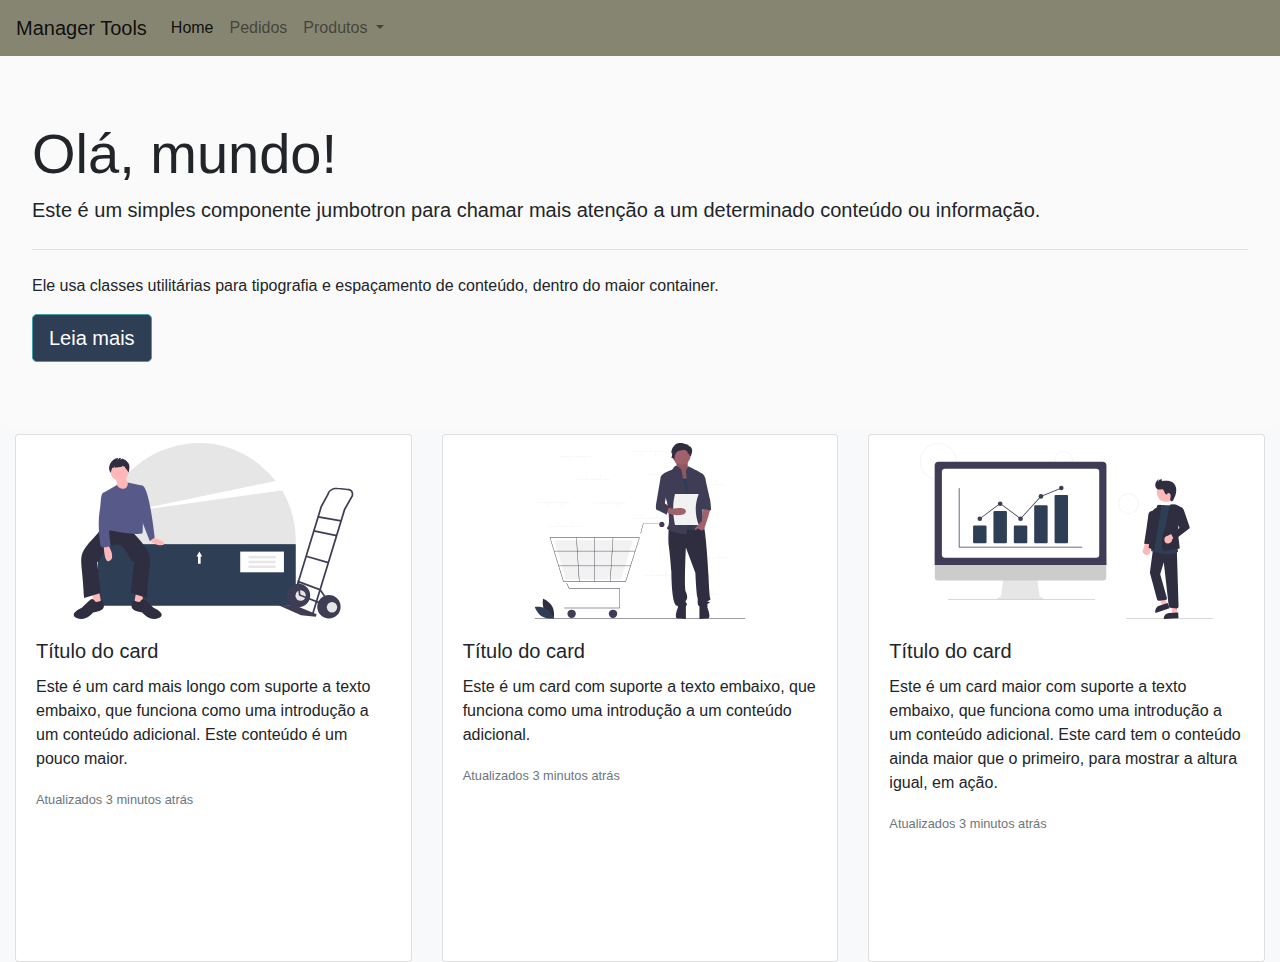
==== views/index.html @ 86e45714 "Primeira opçao de layout" ====
<!DOCTYPE html>
<html lang="en">
  <head>
    <meta charset="UTF-8" />
    <meta name="viewport" content="width=device-width, initial-scale=1.0" />
    <link rel="stylesheet" href="../bootstrap/css/bootstrap.css" />
    <link
      rel="shortcut icon"
      href="../favicon/favicon.ico"
      type="image/x-icon"
    />

    <title>Manager tools</title>
  </head>
  <body class="bg-light">
    <nav
      class="navbar navbar-expand-lg navbar-light"
      style="background-color: #868572"
    >
    
      <a class="navbar-brand" href="#">Manager Tools</a>
      
      <button
        class="navbar-toggler"
        type="button"
        data-toggle="collapse"
        data-target="#navbarNavDropdown"
        aria-controls="navbarNavDropdown"
        aria-expanded="false"
        aria-label="Alterna navegação"
      >
        <span class="navbar-toggler-icon"></span>
      </button>
      <div class="collapse navbar-collapse" id="navbarNavDropdown">
        <ul class="navbar-nav">
          <li class="nav-item active">
            <a class="nav-link" href="#"
              >Home <span class="sr-only">(Página atual)</span></a
            >
          </li>
          <li class="nav-item">
            <a class="nav-link" href="#">Pedidos</a>
          </li>
          <li class="nav-item dropdown">
            <a
              class="nav-link dropdown-toggle"
              href="#"
              id="navbarDropdownMenuLink"
              role="button"
              data-toggle="dropdown"
              aria-haspopup="true"
              aria-expanded="false"
            >
              Produtos
            </a>
            <div class="dropdown-menu" aria-labelledby="navbarDropdownMenuLink">
              <a class="dropdown-item" href="#">Cadastrar produto</a>
              <a class="dropdown-item" href="#">Alterar produto</a>
              <a class="dropdown-item" href="#">Remover produto</a>
            </div>
          </li>
        </ul>
      </div>
    </nav>

    <div class="jumbotron">
      <h1 class="display-4">Olá, mundo!</h1>
      <p class="lead">Este é um simples componente jumbotron para chamar mais atenção a um determinado conteúdo ou informação.</p>
      <hr class="my-4">
      <p>Ele usa classes utilitárias para tipografia e espaçamento de conteúdo, dentro do maior container.</p>
      <a class="btn btn-primary btn-lg" href="#" role="button">Leia mais</a>
    </div>

    <div class="card-deck">
      <div class="card">
        <img
          class="card-img-top"
          src="../images/estoque.svg"
          alt="Imagem de capa do card"
        />
        <div class="card-body">
          <h5 class="card-title">Título do card</h5>
          <p class="card-text">
            Este é um card mais longo com suporte a texto embaixo, que funciona
            como uma introdução a um conteúdo adicional. Este conteúdo é um
            pouco maior.
          </p>
          <p class="card-text">
            <small class="text-muted">Atualizados 3 minutos atrás</small>
          </p>
        </div>
      </div>
      <div class="card">
        <img
          class="card-img-top"
          src="../images/produto.svg"
          alt="Imagem de capa do card"
        />
        <div class="card-body">
          <h5 class="card-title">Título do card</h5>
          <p class="card-text">
            Este é um card com suporte a texto embaixo, que funciona como uma
            introdução a um conteúdo adicional.
          </p>
          <p class="card-text">
            <small class="text-muted">Atualizados 3 minutos atrás</small>
          </p>
        </div>
      </div>
      <div class="card">
        <img
          class="card-img-top"
          src="../images/financeiro.svg"
          alt="Imagem de capa do card"
        />
        <div class="card-body">
          <h5 class="card-title">Título do card</h5>
          <p class="card-text">
            Este é um card maior com suporte a texto embaixo, que funciona como
            uma introdução a um conteúdo adicional. Este card tem o conteúdo
            ainda maior que o primeiro, para mostrar a altura igual, em ação.
          </p>
          <p class="card-text">
            <small class="text-muted">Atualizados 3 minutos atrás</small>
          </p>
        </div>
      </div>
    </div>

    <script
      src="https://code.jquery.com/jquery-3.3.1.slim.min.js"
      integrity="sha384-q8i/X+965DzO0rT7abK41JStQIAqVgRVzpbzo5smXKp4YfRvH+8abtTE1Pi6jizo"
      crossorigin="anonymous"
    ></script>
    <script
      src="https://cdnjs.cloudflare.com/ajax/libs/popper.js/1.14.3/umd/popper.min.js"
      integrity="sha384-ZMP7rVo3mIykV+2+9J3UJ46jBk0WLaUAdn689aCwoqbBJiSnjAK/l8WvCWPIPm49"
      crossorigin="anonymous"
    ></script>
    <script
      src="https://stackpath.bootstrapcdn.com/bootstrap/4.1.3/js/bootstrap.min.js"
      integrity="sha384-ChfqqxuZUCnJSK3+MXmPNIyE6ZbWh2IMqE241rYiqJxyMiZ6OW/JmZQ5stwEULTy"
      crossorigin="anonymous"
    ></script>
  </body>
</html>
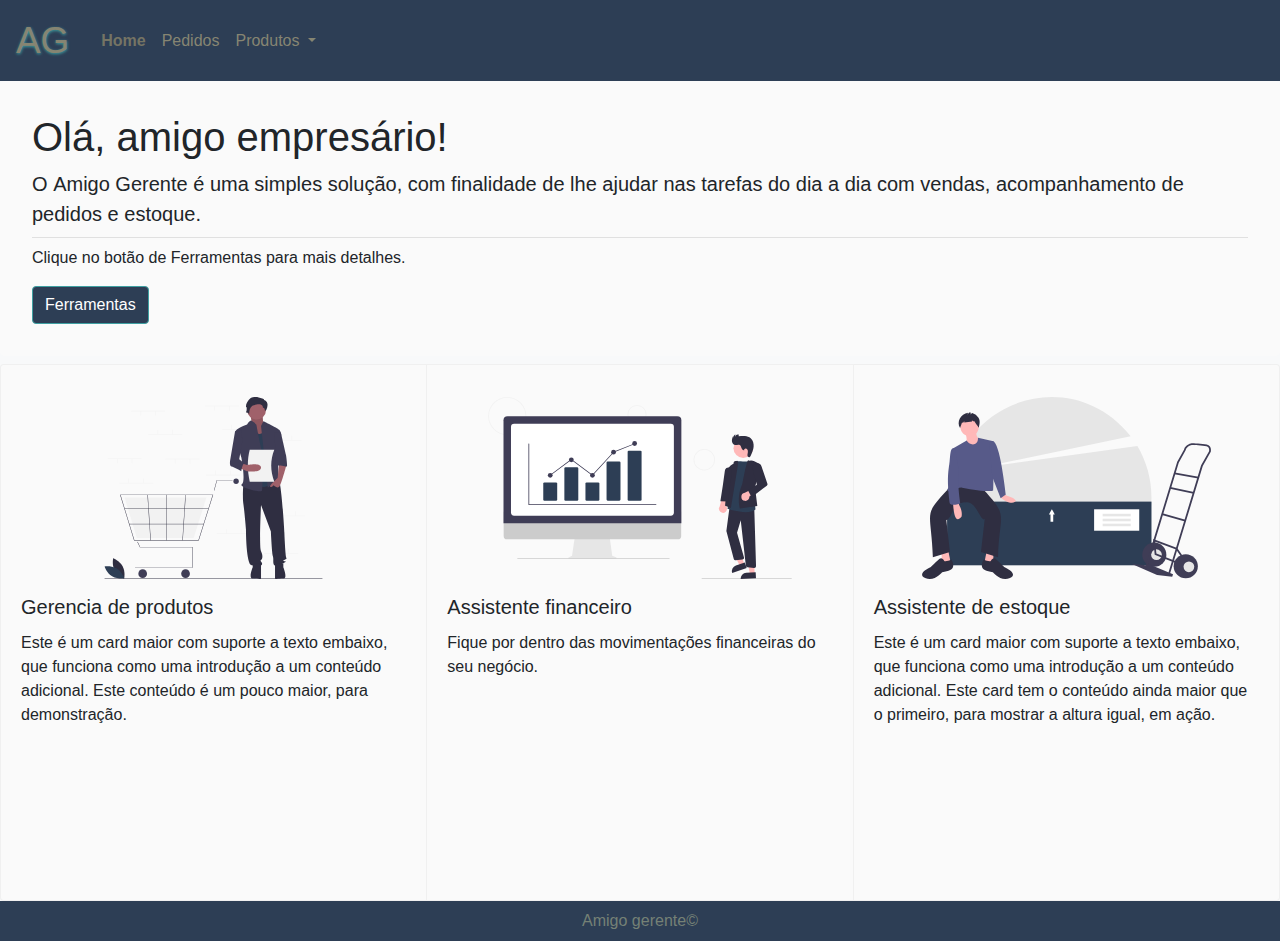
==== commit 8c6f4a34: "index html finalizada, iniciando criaçao da produtos html" ====
--- a/views/index.html
+++ b/views/index.html
@@ -6,20 +6,20 @@
     <link rel="stylesheet" href="../bootstrap/css/bootstrap.css" />
     <link
       rel="shortcut icon"
-      href="../favicon/favicon.ico"
+      href="../favicon/favicon.png"
       type="image/x-icon"
     />
 
-    <title>Manager tools</title>
+    <title>Amigo Gerente</title>
   </head>
   <body class="bg-light">
+    <!-- NAVBAR -->
     <nav
-      class="navbar navbar-expand-lg navbar-light"
-      style="background-color: #868572"
+      class="navbar navbar-expand-lg navbar-dark"
+      style="background-color: #2d3e55"
     >
-    
-      <a class="navbar-brand" href="#">Manager Tools</a>
-      
+      <a class="navbar-brand" href="#" style="color: #868572">AG</a>
+
       <button
         class="navbar-toggler"
         type="button"
@@ -63,15 +63,105 @@
       </div>
     </nav>
 
+    <!-- MODAL -->
+    <div
+      class="modal fade"
+      id="modalCentralizado"
+      tabindex="-1"
+      role="dialog"
+      aria-labelledby="TituloModalCentralizado"
+      aria-hidden="true"
+    >
+      <div class="modal-dialog modal-dialog-centered" role="document">
+        <div class="modal-content">
+          <div class="modal-header">
+            <h5 class="modal-title" id="TituloModalCentralizado">
+              Escolha a funcionalidade desejada
+            </h5>
+            <button
+              type="button"
+              class="close"
+              data-dismiss="modal"
+              aria-label="Fechar"
+            >
+              <span aria-hidden="true">&times;</span>
+            </button>
+          </div>
+          <div class="modal-body">
+              <div id="modal-container">
+                <div class="modal-card">
+                  <img src="../images/stock.jpg" alt="Estoque">
+                  <h4>Estoque</h4>
+                </div>
+                <div class="modal-card">
+                  <a href="../views/produtos.html"><img src="../images/products.jpg" alt="Produtos"></a>
+                  <h4>Produtos</h4>
+                </div>
+                <div class="modal-card">
+                  <img src="../images/finances.jpg" alt="Relatórios">
+                  <h4>Relatórios</h4>
+                </div>
+              </div>
+          </div>
+          <div class="modal-footer">
+            <button type="button" class="btn btn-secondary" data-dismiss="modal">Fechar</button>
+          </div>
+        </div>
+      </div>
+    </div>
+
+    <!-- JUMBOTRON -->
     <div class="jumbotron">
-      <h1 class="display-4">Olá, mundo!</h1>
-      <p class="lead">Este é um simples componente jumbotron para chamar mais atenção a um determinado conteúdo ou informação.</p>
-      <hr class="my-4">
-      <p>Ele usa classes utilitárias para tipografia e espaçamento de conteúdo, dentro do maior container.</p>
-      <a class="btn btn-primary btn-lg" href="#" role="button">Leia mais</a>
+      <h1 class="display-6" style="font-weight: normal">
+        Olá, amigo empresário!
+      </h1>
+      <p class="lead">
+        O <b>Amigo Gerente</b> é uma simples solução, com finalidade de lhe
+        ajudar nas tarefas do dia a dia com vendas, acompanhamento de pedidos e
+        estoque.
+      </p>
+      <hr class="my-2" />
+      <p>Clique no botão de Ferramentas para mais detalhes.</p>
+      <button
+        type="button"
+        class="btn btn-primary"
+        data-toggle="modal"
+        data-target="#modalCentralizado"
+      >
+        Ferramentas
+      </button>
     </div>
 
-    <div class="card-deck">
+    <!-- CARDS -->
+    <div class="card-group">
+      <div class="card">
+        <img
+          class="card-img-top"
+          src="../images/produto.svg"
+          alt="Imagem de capa do card"
+        />
+        <div class="card-body">
+          <h5 class="card-title">Gerencia de produtos</h5>
+          <p class="card-text">
+            Este é um card maior com suporte a texto embaixo, que funciona como
+            uma introdução a um conteúdo adicional. Este conteúdo é um pouco
+            maior, para demonstração.
+          </p>
+        </div>
+      </div>
+      <div class="card">
+        <img
+          class="card-img-top"
+          src="../images/financeiro.svg"
+          alt="Imagem de capa do card"
+        />
+        <div class="card-body">
+          <h5 class="card-title">Assistente financeiro</h5>
+          <p class="card-text">
+            Fique por dentro das movimentações financeiras do seu negócio.
+          </p>
+        </div>
+      </div>
       <div class="card">
         <img
           class="card-img-top"
@@ -79,53 +169,17 @@
           alt="Imagem de capa do card"
         />
         <div class="card-body">
-          <h5 class="card-title">Título do card</h5>
-          <p class="card-text">
-            Este é um card mais longo com suporte a texto embaixo, que funciona
-            como uma introdução a um conteúdo adicional. Este conteúdo é um
-            pouco maior.
-          </p>
-          <p class="card-text">
-            <small class="text-muted">Atualizados 3 minutos atrás</small>
-          </p>
-        </div>
-      </div>
-      <div class="card">
-        <img
-          class="card-img-top"
-          src="../images/produto.svg"
-          alt="Imagem de capa do card"
-        />
-        <div class="card-body">
-          <h5 class="card-title">Título do card</h5>
-          <p class="card-text">
-            Este é um card com suporte a texto embaixo, que funciona como uma
-            introdução a um conteúdo adicional.
-          </p>
-          <p class="card-text">
-            <small class="text-muted">Atualizados 3 minutos atrás</small>
-          </p>
-        </div>
-      </div>
-      <div class="card">
-        <img
-          class="card-img-top"
-          src="../images/financeiro.svg"
-          alt="Imagem de capa do card"
-        />
-        <div class="card-body">
-          <h5 class="card-title">Título do card</h5>
+          <h5 class="card-title">Assistente de estoque</h5>
           <p class="card-text">
             Este é um card maior com suporte a texto embaixo, que funciona como
             uma introdução a um conteúdo adicional. Este card tem o conteúdo
             ainda maior que o primeiro, para mostrar a altura igual, em ação.
           </p>
-          <p class="card-text">
-            <small class="text-muted">Atualizados 3 minutos atrás</small>
-          </p>
         </div>
       </div>
     </div>
+
+    <footer><p>Amigo gerente©</p></footer>
 
     <script
       src="https://code.jquery.com/jquery-3.3.1.slim.min.js"
@@ -137,6 +191,7 @@
       integrity="sha384-ZMP7rVo3mIykV+2+9J3UJ46jBk0WLaUAdn689aCwoqbBJiSnjAK/l8WvCWPIPm49"
       crossorigin="anonymous"
     ></script>
+
     <script
       src="https://stackpath.bootstrapcdn.com/bootstrap/4.1.3/js/bootstrap.min.js"
       integrity="sha384-ChfqqxuZUCnJSK3+MXmPNIyE6ZbWh2IMqE241rYiqJxyMiZ6OW/JmZQ5stwEULTy"
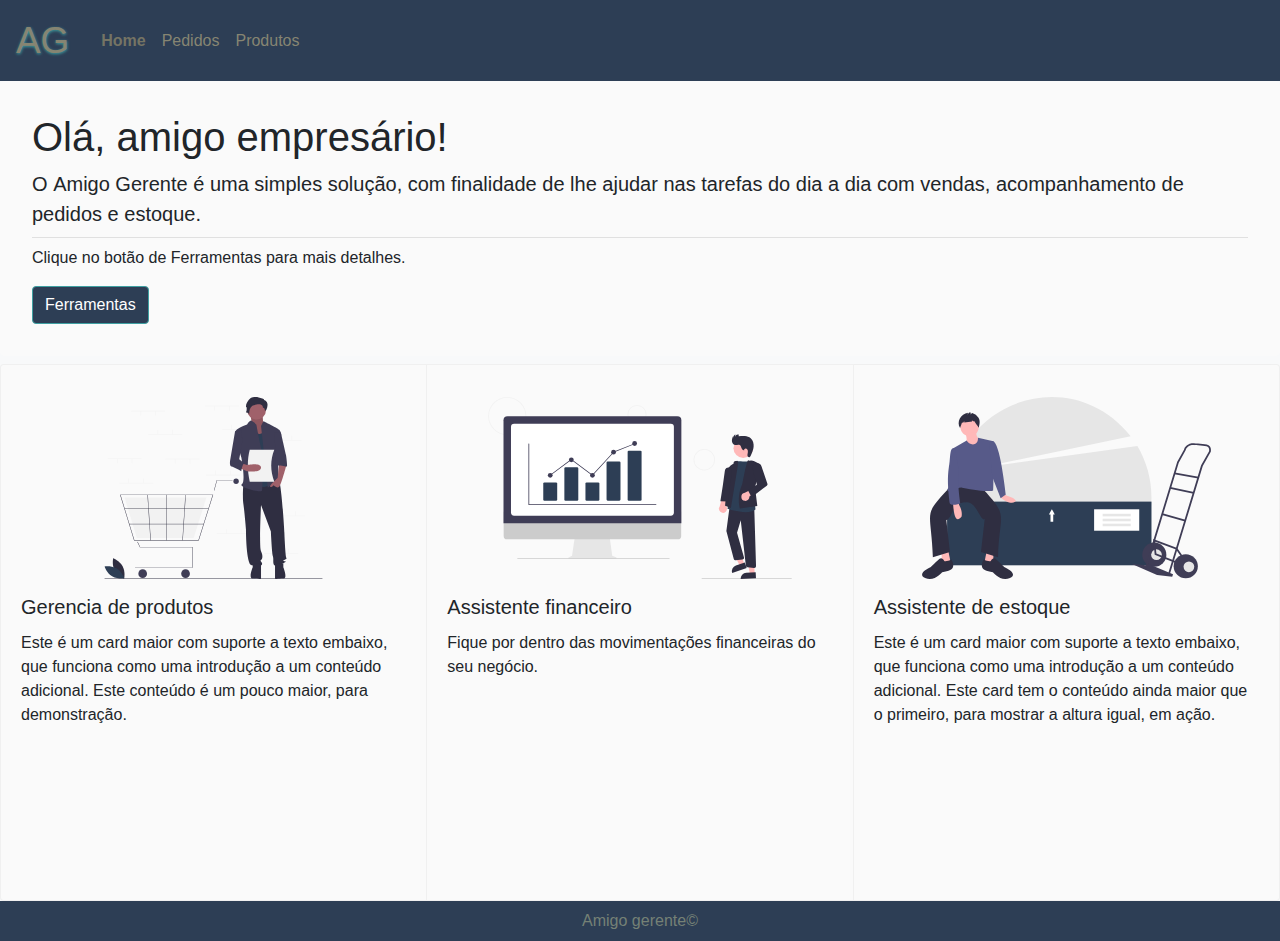
==== commit c4fe743c: "Ponto de inicio na introduçao de jquery" ====
--- a/views/index.html
+++ b/views/index.html
@@ -3,6 +3,7 @@
   <head>
     <meta charset="UTF-8" />
     <meta name="viewport" content="width=device-width, initial-scale=1.0" />
+    <script src="https://ajax.googleapis.com/ajax/libs/jquery/3.5.1/jquery.min.js"></script>
     <link rel="stylesheet" href="../bootstrap/css/bootstrap.css" />
     <link
       rel="shortcut icon"
@@ -18,7 +19,7 @@
       class="navbar navbar-expand-lg navbar-dark"
       style="background-color: #2d3e55"
     >
-      <a class="navbar-brand" href="#" style="color: #868572">AG</a>
+      <a class="navbar-brand" href="./index.html" style="color: #868572">AG</a>
 
       <button
         class="navbar-toggler"
@@ -41,24 +42,10 @@
           <li class="nav-item">
             <a class="nav-link" href="#">Pedidos</a>
           </li>
-          <li class="nav-item dropdown">
-            <a
-              class="nav-link dropdown-toggle"
-              href="#"
-              id="navbarDropdownMenuLink"
-              role="button"
-              data-toggle="dropdown"
-              aria-haspopup="true"
-              aria-expanded="false"
-            >
-              Produtos
-            </a>
-            <div class="dropdown-menu" aria-labelledby="navbarDropdownMenuLink">
-              <a class="dropdown-item" href="#">Cadastrar produto</a>
-              <a class="dropdown-item" href="#">Alterar produto</a>
-              <a class="dropdown-item" href="#">Remover produto</a>
-            </div>
+          <li class="nav-item">
+            <a class="nav-link" href="./produtos.html">Produtos</a>
           </li>
+
         </ul>
       </div>
     </nav>
@@ -90,15 +77,15 @@
           <div class="modal-body">
               <div id="modal-container">
                 <div class="modal-card">
-                  <img src="../images/stock.jpg" alt="Estoque">
+                  <img src="../images/stock.svg" alt="Estoque">
                   <h4>Estoque</h4>
                 </div>
                 <div class="modal-card">
-                  <a href="../views/produtos.html"><img src="../images/products.jpg" alt="Produtos"></a>
+                  <a href="../views/produtos.html"> <img src="../images/products.svg" alt="Produtos"></a>
                   <h4>Produtos</h4>
                 </div>
                 <div class="modal-card">
-                  <img src="../images/finances.jpg" alt="Relatórios">
+                  <img src="../images/finances.svg" alt="Relatórios">
                   <h4>Relatórios</h4>
                 </div>
               </div>
@@ -181,6 +168,7 @@
 
     <footer><p>Amigo gerente©</p></footer>
 
+    <!-- ============ BOOTSTRAP SCRIPTS -->
     <script
       src="https://code.jquery.com/jquery-3.3.1.slim.min.js"
       integrity="sha384-q8i/X+965DzO0rT7abK41JStQIAqVgRVzpbzo5smXKp4YfRvH+8abtTE1Pi6jizo"
@@ -191,7 +179,6 @@
       integrity="sha384-ZMP7rVo3mIykV+2+9J3UJ46jBk0WLaUAdn689aCwoqbBJiSnjAK/l8WvCWPIPm49"
       crossorigin="anonymous"
     ></script>
-
     <script
       src="https://stackpath.bootstrapcdn.com/bootstrap/4.1.3/js/bootstrap.min.js"
       integrity="sha384-ChfqqxuZUCnJSK3+MXmPNIyE6ZbWh2IMqE241rYiqJxyMiZ6OW/JmZQ5stwEULTy"
